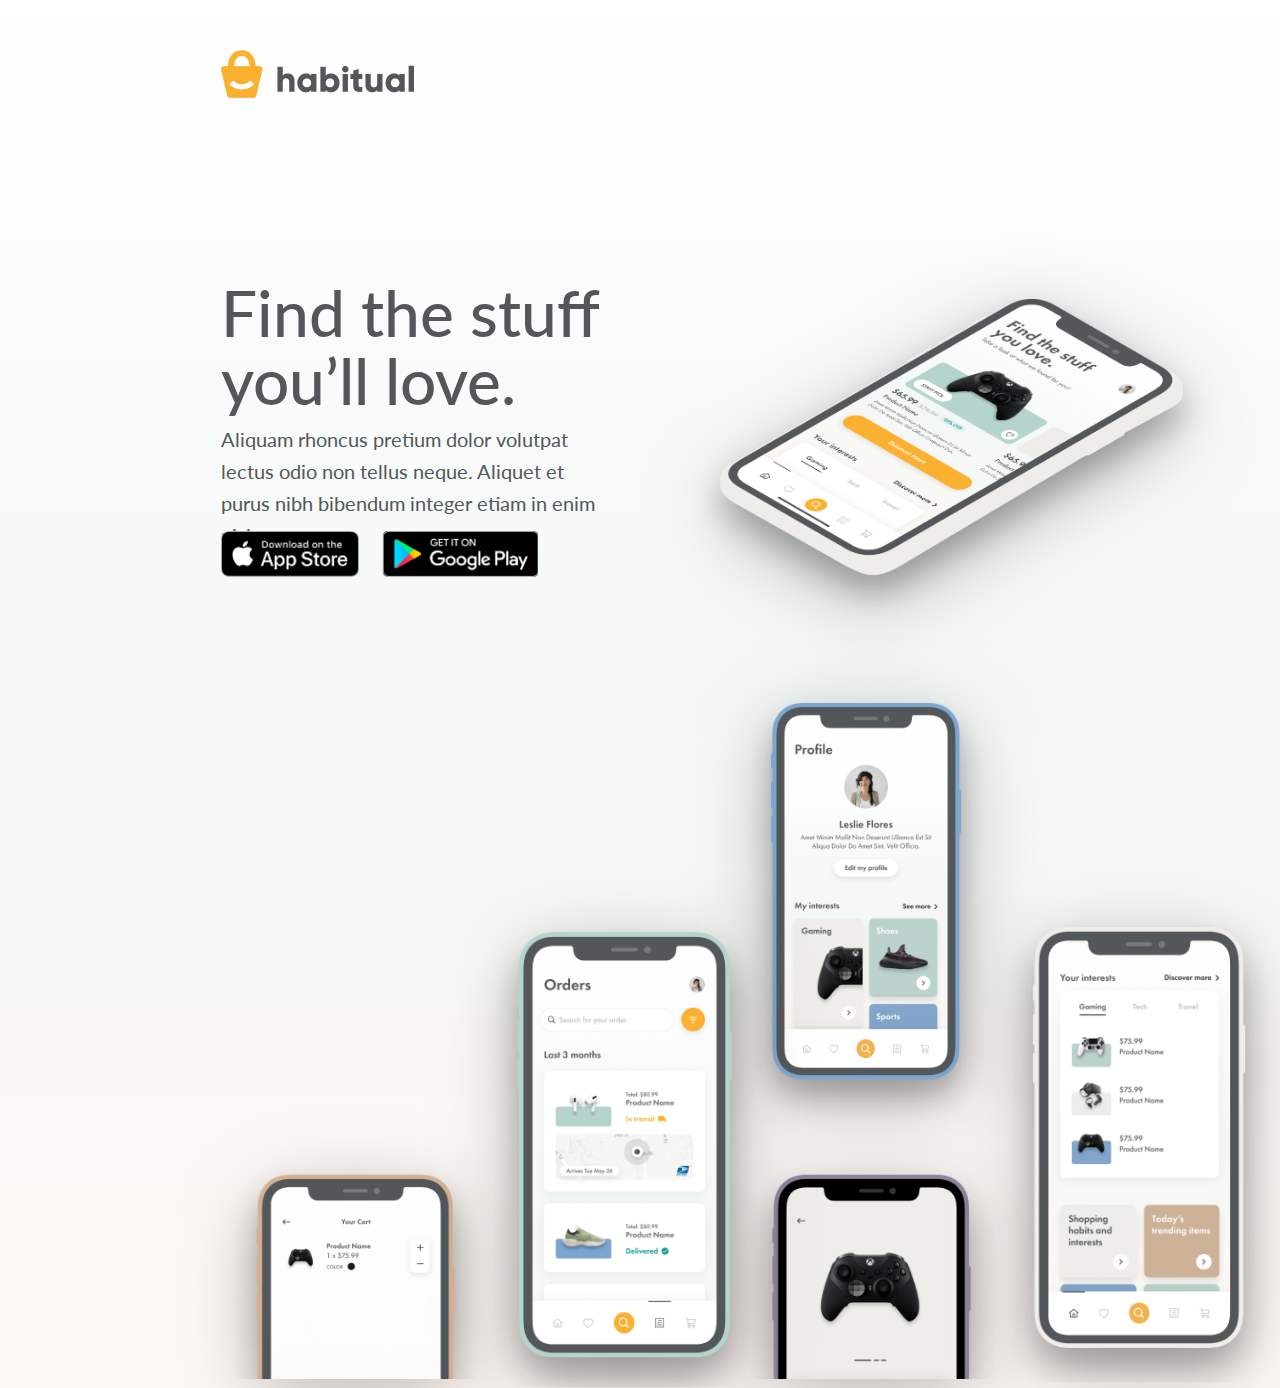
==== index.html @ a4a45057 "Rename home.html to index.html" ====
<!DOCTYPE html>
<html lang="en">
<head>
    <meta charset="UTF-8">
    <meta http-equiv="X-UA-Compatible" content="IE=edge">
    <meta name="viewport" content="width=device-width, initial-scale=1.0">
    <link rel="stylesheet" href="style/style.css">
    <title>Project</title>
</head>
<body>

    <!-- The main wrapper -->
    <div class="wrapper">
        <img src="images/habitual_branding.png" alt="The habitual logo" class="habitual_logo">

        <!-- Main heading information -->
        <h1 class="heading">Find the stuff you’ll love.</h1>
        <p class="par">Aliquam rhoncus pretium dolor volutpat lectus odio non tellus neque. Aliquet et purus nibh bibendum integer etiam in enim nisi.</p>
        
        <img src="images/app_store.png" class="app_store">
        <img src="images/google_play.png" class="google_play">



        <div class="main_image">
            <img src="images/iphone_15.png" alt="">
        </div>

        <img src="images/Profile.png" class="profile">
        <img src="images/Product.png" class="product">
        <img src="images/Cart.png" class="cart">
        <img src="images/Home.png" class="home">
        <img src="images/Orders.png" class="order">
   
   
    </div>













</body>
</html>
---- style/style.css ----
@import url("https://fonts.googleapis.com/css2?family=Lato&display=swap");
body {
  width: 100%;
  margin: 0;
  padding: 0;
  color: #54575A;
}

.wrapper {
  position: relative;
  width: 1440px;
  height: 1388px;
  background: linear-gradient(180deg, #FFFFFF 0%, #F3F8F7 49.91%, #FFF9F5 94.19%);
  margin: auto;
}
.wrapper .habitual_logo {
  position: absolute;
  width: 193px;
  height: 47.64px;
  left: 221px;
  top: 50.25px;
}
.wrapper .heading {
  position: absolute;
  width: 458px;
  height: 135px;
  left: 221px;
  top: 236px;
  font-family: "Lato", sans-serif;
  font-style: normal;
  font-weight: 500;
  font-size: 64px;
  line-height: 68px;
}
.wrapper .par {
  position: absolute;
  width: 394px;
  height: 96px;
  left: 221px;
  top: 403px;
  font-family: "Lato", sans-serif;
  font-style: normal;
  font-weight: 400;
  font-size: 20px;
  line-height: 32px;
}
.wrapper .app_store {
  position: absolute;
  width: 138.44px;
  height: 46.28px;
  left: 221px;
  top: 531px;
}
.wrapper .google_play {
  position: absolute;
  width: 156.19px;
  height: 46.28px;
  left: 381.81px;
  top: 531px;
}
.wrapper .main_image {
  position: absolute;
  width: 535.72px;
  height: 309.27px;
  left: 683.28px;
  top: 279.73px;
}
.wrapper .main_image img {
  position: absolute;
  width: 535.72px;
  filter: drop-shadow(0px 20px 40px rgba(0, 0, 0, 0.25));
}
.wrapper .profile {
  position: absolute;
  height: 444px;
  left: 737px;
  right: 479px;
  top: 686px;
  filter: drop-shadow(0px 20px 40px rgba(0, 0, 0, 0.25));
}
.wrapper .product {
  position: absolute;
  height: 222px;
  left: 737px;
  right: 479px;
  top: 1157px;
  filter: drop-shadow(0px 20px 40px rgba(0, 0, 0, 0.25));
}
.wrapper .home {
  position: absolute;
  height: 474px;
  left: 995px;
  right: 221px;
  top: 908px;
  filter: drop-shadow(0px 20px 40px rgba(0, 0, 0, 0.25));
}
.wrapper .cart {
  position: absolute;
  height: 222px;
  left: 221px;
  right: 995px;
  top: 1157px;
  filter: drop-shadow(0px 20px 40px rgba(0, 0, 0, 0.25));
}
.wrapper .order {
  position: absolute;
  height: 474px;
  left: 479px;
  right: 737px;
  top: 913px;
  filter: drop-shadow(0px 20px 40px rgba(0, 0, 0, 0.25));
}/*# sourceMappingURL=style.css.map */
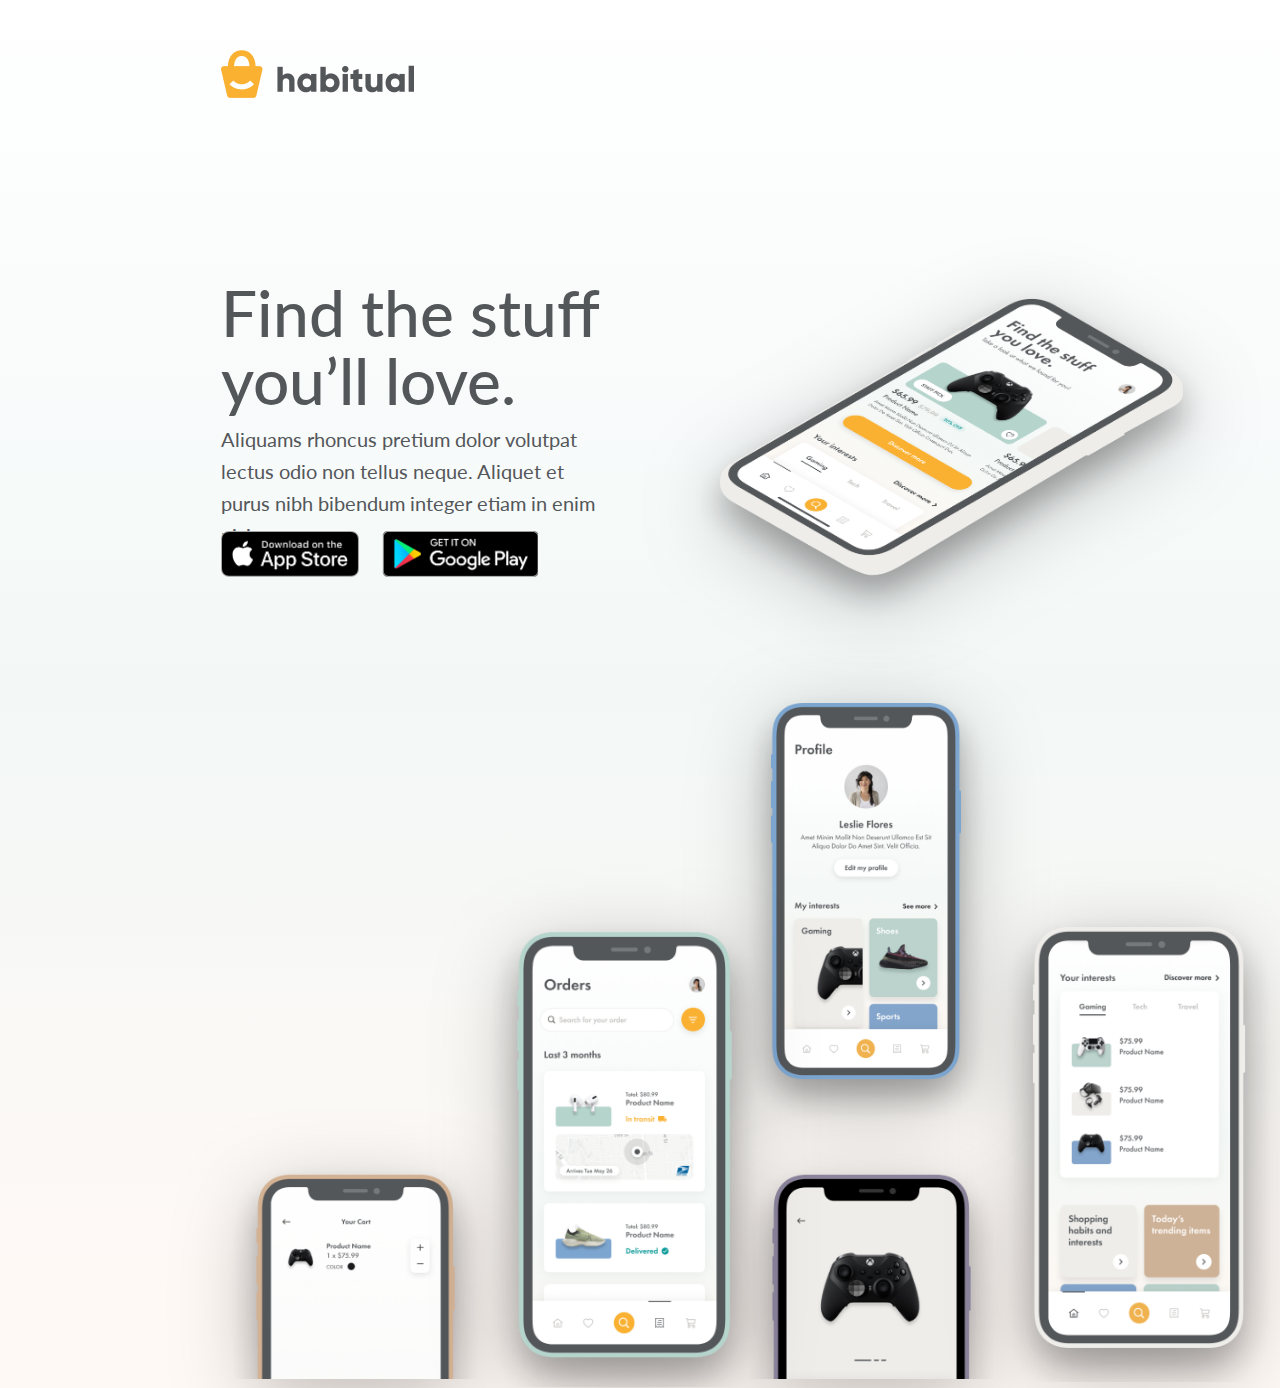
==== commit 6037fde8: "Update index.html" ====
--- a/index.html
+++ b/index.html
@@ -15,7 +15,7 @@
 
         <!-- Main heading information -->
         <h1 class="heading">Find the stuff you’ll love.</h1>
-        <p class="par">Aliquam rhoncus pretium dolor volutpat lectus odio non tellus neque. Aliquet et purus nibh bibendum integer etiam in enim nisi.</p>
+        <p class="par">Aliquams rhoncus pretium dolor volutpat lectus odio non tellus neque. Aliquet et purus nibh bibendum integer etiam in enim nisi.</p>
         
         <img src="images/app_store.png" class="app_store">
         <img src="images/google_play.png" class="google_play">
@@ -31,8 +31,6 @@
         <img src="images/Cart.png" class="cart">
         <img src="images/Home.png" class="home">
         <img src="images/Orders.png" class="order">
-   
-   
     </div>
 
 
